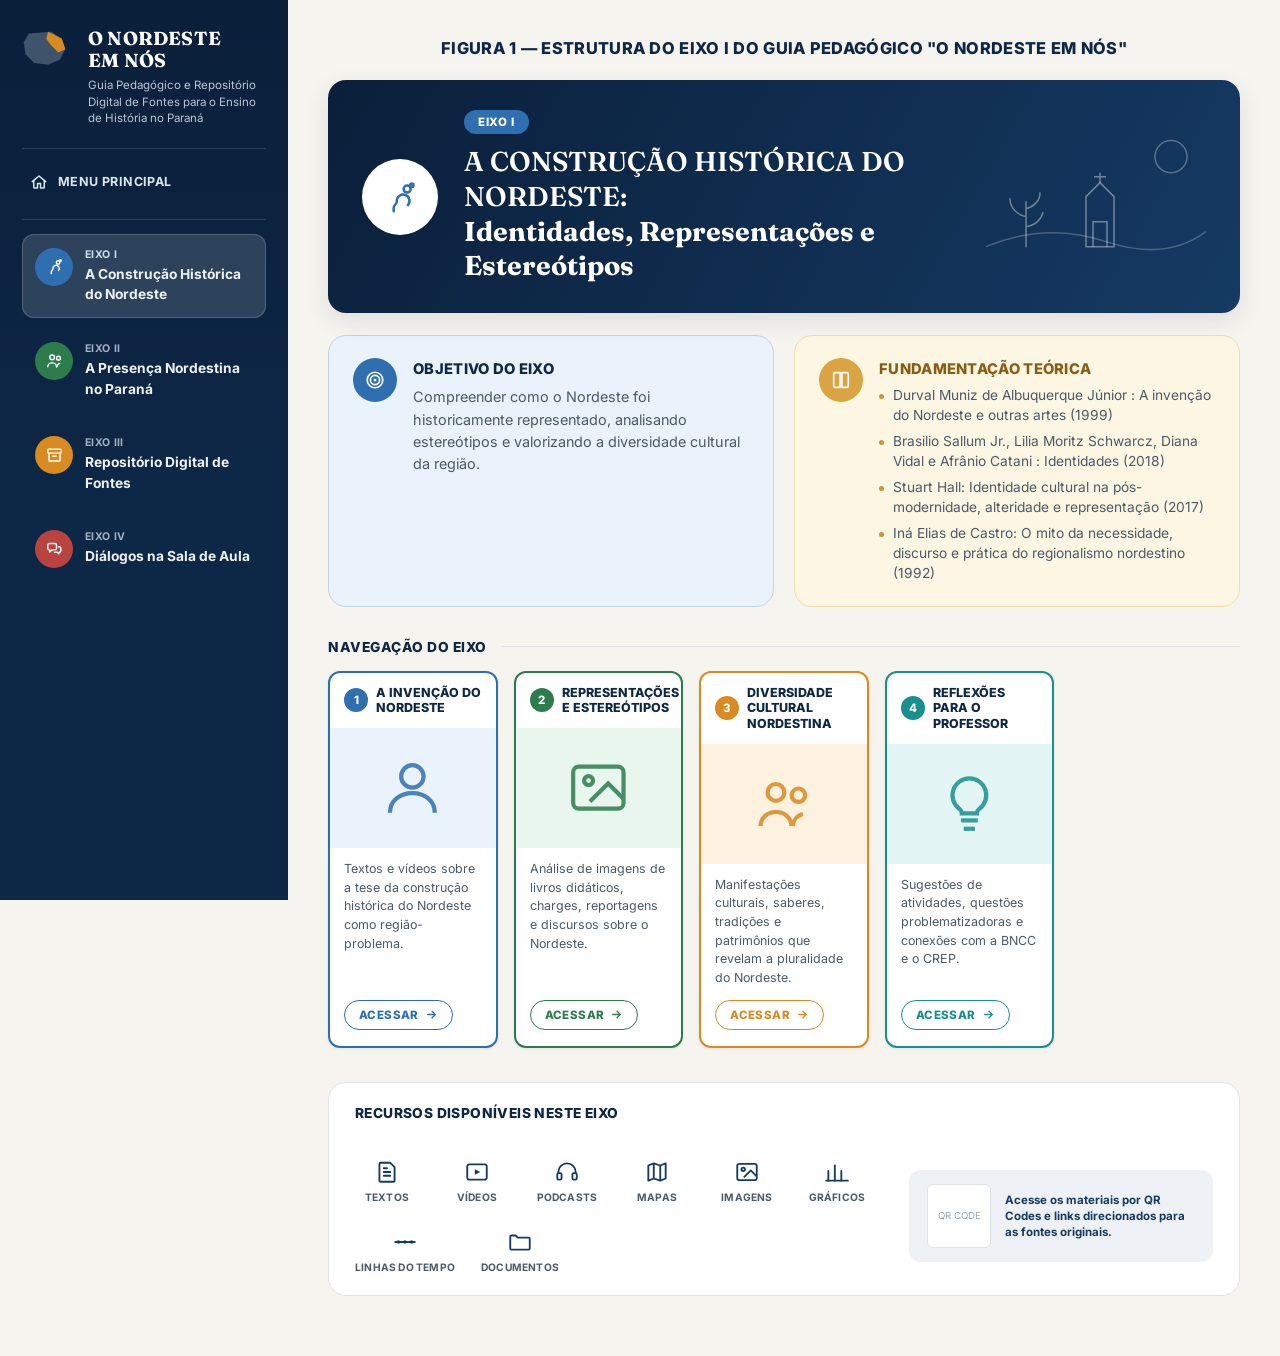
==== eixo1.html @ 3d054d44 "dg" ====
<!DOCTYPE html>
<html lang="pt-BR">
<head>
<meta charset="UTF-8">
<meta name="viewport" content="width=device-width, initial-scale=1.0">
<title>Eixo I — A Construção Histórica do Nordeste | O Nordeste em Nós</title>
<link rel="preconnect" href="https://fonts.googleapis.com">
<link href="https://fonts.googleapis.com/css2?family=Fraunces:wght@500;600;700&family=Inter:wght@400;500;600;700;800&display=swap" rel="stylesheet">
<link rel="stylesheet" href="styles.css">
<style>:root{--axis-color:var(--eixo1);--axis-bg:var(--eixo1-bg);}</style>
</head>
<body>

<button class="sidebar-toggle" aria-label="Abrir menu de navegação" aria-expanded="false">
  <svg viewBox="0 0 24 24" fill="none" stroke="currentColor" stroke-width="2" stroke-linecap="round"><path d="M4 6h16"/><path d="M4 12h16"/><path d="M4 18h16"/></svg>
</button>
<div class="sidebar-backdrop"></div>

<div class="app">
  <aside class="sidebar">
    <div class="brand">
      <svg class="brand-map" viewBox="0 0 60 46" xmlns="http://www.w3.org/2000/svg" aria-hidden="true">
        <path d="M8 4 L34 2 L46 10 L50 22 L44 34 L30 40 L14 38 L4 28 L2 14 Z" fill="#8ea0b3" opacity="0.4"/>
        <path d="M30 2 L46 10 L50 22 L42 26 L34 18 L28 10 Z" fill="#d98a20"/>
      </svg>
      <div>
        <h1>O NORDESTE<br>EM NÓS</h1>
        <p>Guia Pedagógico e Repositório Digital de Fontes para o Ensino de História no Paraná</p>
      </div>
    </div>
    <hr>
    <a class="menu-link" href="index.html">
      <svg viewBox="0 0 24 24" fill="none" stroke="currentColor" stroke-width="2" stroke-linecap="round" stroke-linejoin="round"><path d="M3 11.5 12 4l9 7.5"/><path d="M5 10v9a1 1 0 0 0 1 1h4v-6h4v6h4a1 1 0 0 0 1-1v-9"/></svg>
      MENU PRINCIPAL
    </a>
    <hr>
    <nav class="axis-nav" aria-label="Eixos do guia">
      <a class="axis-link is-active" data-axis="1" href="eixo1.html" aria-current="page">
        <span class="axis-icon"><svg viewBox="0 0 24 24" fill="none" stroke="currentColor" stroke-width="1.8" stroke-linecap="round" stroke-linejoin="round"><path d="M8 21v-2a3 3 0 0 1 1-2.2c.6-.6 1-1.4 1-2.3a4 4 0 1 1 7 2.6"/><circle cx="16.5" cy="7" r="2.2"/><circle cx="19.5" cy="4.5" r="1"/></svg></span>
        <span><span class="axis-label">EIXO I</span><span class="axis-title">A Construção Histórica do Nordeste</span></span>
      </a>
      <a class="axis-link" data-axis="2" href="eixo2.html">
        <span class="axis-icon"><svg viewBox="0 0 24 24" fill="none" stroke="currentColor" stroke-width="1.8" stroke-linecap="round" stroke-linejoin="round"><circle cx="9" cy="8" r="3"/><path d="M3.5 20c0-3 2.5-5 5.5-5s5.5 2 5.5 5"/><circle cx="17" cy="9" r="2.4"/><path d="M15 20c.2-2.2 1.7-3.8 3.6-4.3"/></svg></span>
        <span><span class="axis-label">EIXO II</span><span class="axis-title">A Presença Nordestina no Paraná</span></span>
      </a>
      <a class="axis-link" data-axis="3" href="eixo3.html">
        <span class="axis-icon"><svg viewBox="0 0 24 24" fill="none" stroke="currentColor" stroke-width="1.8" stroke-linecap="round" stroke-linejoin="round"><rect x="3.5" y="4" width="17" height="5" rx="1"/><path d="M5 9v9a1 1 0 0 0 1 1h12a1 1 0 0 0 1-1V9"/><path d="M10 13h4"/></svg></span>
        <span><span class="axis-label">EIXO III</span><span class="axis-title">Repositório Digital de Fontes</span></span>
      </a>
      <a class="axis-link" data-axis="4" href="eixo4.html">
        <span class="axis-icon"><svg viewBox="0 0 24 24" fill="none" stroke="currentColor" stroke-width="1.8" stroke-linecap="round" stroke-linejoin="round"><path d="M3.5 6.5A2 2 0 0 1 5.5 4.5h7A2 2 0 0 1 14.5 6.5v4A2 2 0 0 1 12.5 12.5H9l-3 2.5v-2.5h-.5A2 2 0 0 1 3.5 10.5z"/><path d="M17 8.5h1a2 2 0 0 1 2 2v3a2 2 0 0 1-2 2h-.5v2l-2.3-2H12"/></svg></span>
        <span><span class="axis-label">EIXO IV</span><span class="axis-title">Diálogos na Sala de Aula</span></span>
      </a>
    </nav>
  </aside>

  <main class="main">
    <p class="page-kicker">FIGURA 1 — ESTRUTURA DO EIXO I DO GUIA PEDAGÓGICO "O NORDESTE EM NÓS"</p>

    <section class="axis-hero">
      <div class="hero-emblem">
        <svg viewBox="0 0 24 24" fill="none" stroke="var(--eixo1)" stroke-width="1.6" stroke-linecap="round" stroke-linejoin="round" style="width:38px;height:38px;"><path d="M8 21v-2a3 3 0 0 1 1-2.2c.6-.6 1-1.4 1-2.3a4 4 0 1 1 7 2.6"/><circle cx="16.5" cy="7" r="2.2"/><circle cx="19.5" cy="4.5" r="1"/></svg>
      </div>
      <div class="hero-text">
        <span class="badge">EIXO I</span>
        <h2>A CONSTRUÇÃO HISTÓRICA DO NORDESTE:<br><strong>Identidades, Representações e Estereótipos</strong></h2>
      </div>
      <div class="hero-art" aria-hidden="true">
        <svg viewBox="0 0 220 140" fill="none" xmlns="http://www.w3.org/2000/svg">
          <circle cx="185" cy="30" r="16" stroke="#ffffff55" stroke-width="1.5"/>
          <path d="M0 120 Q60 95 120 115 T220 105" stroke="#ffffff40" stroke-width="1.5"/>
          <path d="M40 120v-45M40 90c-10-2-16-10-16-18M40 82c8-2 14-8 14-16M40 100c9-1 15-7 17-14" stroke="#ffffff70" stroke-width="1.5" stroke-linecap="round"/>
          <path d="M100 120V70l14-14 14 14v50z" stroke="#ffffff70" stroke-width="1.5"/>
          <path d="M107 120V95h14v25" stroke="#ffffff70" stroke-width="1.5"/>
          <path d="M114 56v-10M108 50h12" stroke="#ffffff70" stroke-width="1.5"/>
        </svg>
      </div>
    </section>

    <div class="info-grid">
      <div class="info-box objetivo">
        <span class="info-box-icon"><svg viewBox="0 0 24 24" fill="none" stroke="currentColor" stroke-width="1.8"><circle cx="12" cy="12" r="8.5"/><circle cx="12" cy="12" r="5"/><circle cx="12" cy="12" r="1.5" fill="currentColor" stroke="none"/></svg></span>
        <div>
          <h3>OBJETIVO DO EIXO</h3>
          <p>Compreender como o Nordeste foi historicamente representado, analisando estereótipos e valorizando a diversidade cultural da região.</p>
        </div>
      </div>
      <div class="info-box fundamentacao">
        <span class="info-box-icon"><svg viewBox="0 0 24 24" fill="none" stroke="currentColor" stroke-width="1.8" stroke-linecap="round" stroke-linejoin="round"><path d="M4 5.5A1.5 1.5 0 0 1 5.5 4H11v16H5.5A1.5 1.5 0 0 1 4 18.5z"/><path d="M20 5.5A1.5 1.5 0 0 0 18.5 4H13v16h5.5a1.5 1.5 0 0 0 1.5-1.5z"/></svg></span>
        <div>
          <h3>FUNDAMENTAÇÃO TEÓRICA</h3>
          <ul>
            <li>Durval Muniz de Albuquerque Júnior : A invenção do Nordeste e outras artes (1999)</li>
            <li>Brasilio Sallum Jr., Lilia Moritz Schwarcz, Diana Vidal e Afrânio Catani : Identidades (2018)</li>
            <li>Stuart Hall: Identidade cultural na pós-modernidade, alteridade e representação (2017)</li>
            <li>Iná Elias de Castro: O mito da necessidade, discurso e prática do regionalismo nordestino (1992)</li>
          </ul>
        </div>
      </div>
    </div>

    <div class="section-heading">
      <h3>NAVEGAÇÃO DO EIXO</h3>
      <div class="rule"></div>
    </div>

    <div class="card-grid">
      <article class="nav-card" style="--card-color:var(--eixo1); --card-bg:var(--eixo1-bg);">
        <div class="nav-card-head">
          <span class="nav-card-num">1</span>
          <h4>A INVENÇÃO DO NORDESTE</h4>
        </div>
        <div class="nav-card-media">
          <svg viewBox="0 0 24 24" fill="none" stroke="currentColor" stroke-width="1.5"><circle cx="12" cy="8" r="4"/><path d="M4 21c0-4.4 3.6-7 8-7s8 2.6 8 7"/></svg>
        </div>
        <div class="nav-card-body">
          <p>Textos e vídeos sobre a tese da construção histórica do Nordeste como região-problema.</p>
          <a class="btn-acessar" href="AInvencaodoNordeste(parte do Livro)1999.PDF">ACESSAR <svg viewBox="0 0 24 24" fill="none" stroke="currentColor" stroke-width="2.4" stroke-linecap="round" stroke-linejoin="round"><path d="M5 12h13"/><path d="M13 6l6 6-6 6"/></svg></a>
        </div>
      </article>

      <article class="nav-card" style="--card-color:var(--eixo2); --card-bg:var(--eixo2-bg);">
        <div class="nav-card-head">
          <span class="nav-card-num" style="background:var(--eixo2);">2</span>
          <h4>REPRESENTAÇÕES E ESTEREÓTIPOS</h4>
        </div>
        <div class="nav-card-media" style="background:var(--eixo2-bg);">
          <svg viewBox="0 0 24 24" fill="none" stroke="currentColor" stroke-width="1.5" style="color:var(--eixo2);"><rect x="3" y="4.5" width="18" height="15" rx="2"/><circle cx="8.5" cy="9.5" r="1.6"/><path d="M21 16l-5.5-5.5L9 17"/></svg>
        </div>
        <div class="nav-card-body">
          <p>Análise de imagens de livros didáticos, charges, reportagens e discursos sobre o Nordeste.</p>
          <a class="btn-acessar" href="#" style="border-color:var(--eixo2);color:var(--eixo2);">ACESSAR <svg viewBox="0 0 24 24" fill="none" stroke="currentColor" stroke-width="2.4" stroke-linecap="round" stroke-linejoin="round"><path d="M5 12h13"/><path d="M13 6l6 6-6 6"/></svg></a>
        </div>
      </article>

      <article class="nav-card" style="--card-color:var(--eixo3); --card-bg:var(--eixo3-bg);">
        <div class="nav-card-head">
          <span class="nav-card-num" style="background:var(--eixo3);">3</span>
          <h4>DIVERSIDADE CULTURAL NORDESTINA</h4>
        </div>
        <div class="nav-card-media" style="background:var(--eixo3-bg);">
          <svg viewBox="0 0 24 24" fill="none" stroke="currentColor" stroke-width="1.5" style="color:var(--eixo3);"><circle cx="9" cy="8" r="3"/><path d="M3.5 20c0-3 2.5-5 5.5-5s5.5 2 5.5 5"/><circle cx="17" cy="9" r="2.4"/><path d="M15 20c.2-2.2 1.7-3.8 3.6-4.3"/></svg>
        </div>
        <div class="nav-card-body">
          <p>Manifestações culturais, saberes, tradições e patrimônios que revelam a pluralidade do Nordeste.</p>
          <a class="btn-acessar" href="https://www.youtube.com/watch?v=1WIWe0EsCIk&t=188s" style="border-color:var(--eixo3);color:var(--eixo3);">ACESSAR <svg viewBox="0 0 24 24" fill="none" stroke="currentColor" stroke-width="2.4" stroke-linecap="round" stroke-linejoin="round"><path d="M5 12h13"/><path d="M13 6l6 6-6 6"/></svg></a>
        </div>
      </article>

      <article class="nav-card" style="--card-color:#1a8f8f; --card-bg:#e4f5f5;">
        <div class="nav-card-head">
          <span class="nav-card-num" style="background:#1a8f8f;">4</span>
          <h4>REFLEXÕES PARA O PROFESSOR</h4>
        </div>
        <div class="nav-card-media" style="background:#e4f5f5;">
          <svg viewBox="0 0 24 24" fill="none" stroke="currentColor" stroke-width="1.5" style="color:#1a8f8f;"><path d="M9 18h6"/><path d="M10 21h4"/><path d="M12 3a6 6 0 0 0-3.5 10.9c.5.4.8 1 .8 1.6h5.4c0-.6.3-1.2.8-1.6A6 6 0 0 0 12 3z"/></svg>
        </div>
        <div class="nav-card-body">
          <p>Sugestões de atividades, questões problematizadoras e conexões com a BNCC e o CREP.</p>
          <a class="btn-acessar" href="Atividade_Leitura_Imagem_BNCC_Nordeste_no_Parana.pdf" style="border-color:#1a8f8f;color:#1a8f8f;">ACESSAR <svg viewBox="0 0 24 24" fill="none" stroke="currentColor" stroke-width="2.4" stroke-linecap="round" stroke-linejoin="round"><path d="M5 12h13"/><path d="M13 6l6 6-6 6"/></svg></a>
        </div>
      </article>
    </div>

    <div class="resources-bar">
      <h3>RECURSOS DISPONÍVEIS NESTE EIXO</h3>
      <div class="resources-icons">
        <div class="resource-item"><svg viewBox="0 0 24 24" fill="none" stroke="currentColor" stroke-width="1.7" stroke-linecap="round" stroke-linejoin="round"><path d="M6 3.5h9l4 4V20a1 1 0 0 1-1 1H6a1 1 0 0 1-1-1V4.5a1 1 0 0 1 1-1z"/><path d="M9 12h6M9 15.5h6M9 8.5h3"/></svg><span>TEXTOS</span></div>
        <div class="resource-item"><svg viewBox="0 0 24 24" fill="none" stroke="currentColor" stroke-width="1.7"><rect x="3" y="5" width="18" height="14" rx="2"/><path d="M10 9.5l5 2.5-5 2.5z" fill="currentColor" stroke="none"/></svg><span>VÍDEOS</span></div>
        <div class="resource-item"><svg viewBox="0 0 24 24" fill="none" stroke="currentColor" stroke-width="1.7" stroke-linecap="round"><path d="M4 13v-1a8 8 0 0 1 16 0v1"/><rect x="3" y="13" width="4" height="6" rx="1.2"/><rect x="17" y="13" width="4" height="6" rx="1.2"/></svg><span>PODCASTS</span></div>
        <div class="resource-item"><svg viewBox="0 0 24 24" fill="none" stroke="currentColor" stroke-width="1.7" stroke-linejoin="round"><path d="M9 4 4 6v14l5-2 6 2 5-2V4l-5 2-6-2z"/><path d="M9 4v14M15 6v14"/></svg><span>MAPAS</span></div>
        <div class="resource-item"><svg viewBox="0 0 24 24" fill="none" stroke="currentColor" stroke-width="1.7" stroke-linejoin="round"><rect x="3" y="4.5" width="18" height="15" rx="2"/><circle cx="8.5" cy="9.5" r="1.6"/><path d="M21 16l-5.5-5.5L9 17"/></svg><span>IMAGENS</span></div>
        <div class="resource-item"><svg viewBox="0 0 24 24" fill="none" stroke="currentColor" stroke-width="1.7" stroke-linecap="round"><path d="M4 20V11"/><path d="M10 20V6"/><path d="M16 20v-9"/><path d="M2 20h20"/></svg><span>GRÁFICOS</span></div>
        <div class="resource-item"><svg viewBox="0 0 24 24" fill="none" stroke="currentColor" stroke-width="1.7" stroke-linecap="round"><path d="M3 12h18"/><circle cx="6" cy="12" r="1.6" fill="currentColor" stroke="none"/><circle cx="12" cy="12" r="1.6" fill="currentColor" stroke="none"/><circle cx="18" cy="12" r="1.6" fill="currentColor" stroke="none"/></svg><span>LINHAS DO TEMPO</span></div>
        <div class="resource-item"><svg viewBox="0 0 24 24" fill="none" stroke="currentColor" stroke-width="1.7" stroke-linejoin="round"><path d="M3 7a1 1 0 0 1 1-1h4l2 2h10a1 1 0 0 1 1 1v9a1 1 0 0 1-1 1H4a1 1 0 0 1-1-1z"/></svg><span>DOCUMENTOS</span></div>
      </div>
      <div class="qr-box">
        <div class="qr-placeholder" role="img" aria-label="Espaço reservado para o QR Code deste eixo" style="display:flex;align-items:center;justify-content:center;font-size:.6rem;color:#9aa5b0;text-align:center;">QR CODE</div>
        <p>Acesse os materiais por QR Codes e links direcionados para as fontes originais.</p>
      </div>
    </div>
  </main>
</div>

<script src="script.js"></script>
</body>
</html>
---- styles.css ----
/* =========================================================
   O NORDESTE EM NÓS — Guia Pedagógico
   Design tokens
   ========================================================= */
:root{
  --navy-950:#0a1f3a;
  --navy-900:#0d2847;
  --navy-800:#153a63;
  --navy-700:#1d4d7d;
  --paper:#f6f4ef;
  --paper-2:#ffffff;
  --ink:#132433;
  --ink-soft:#4a5a68;
  --line:#dfe2e6;

  --eixo1:#2f6fb0;   /* azul  - construção histórica */
  --eixo1-bg:#eaf2fb;
  --eixo2:#2d7d4c;   /* verde - presença nordestina */
  --eixo2-bg:#e9f6ee;
  --eixo3:#d98a20;   /* âmbar - repositório digital */
  --eixo3-bg:#fdf1df;
  --eixo4:#b8433f;   /* terracota - diálogos em sala */
  --eixo4-bg:#fbeae9;

  --fund-bg:#fdf6e3;
  --fund-line:#f0dfa8;

  --radius-lg:18px;
  --radius-md:12px;
  --radius-sm:8px;
  --shadow-sm:0 1px 3px rgba(10,31,58,.08);
  --shadow-md:0 8px 24px rgba(10,31,58,.10);

  --font-display:'Fraunces', 'Georgia', serif;
  --font-sans:'Inter', system-ui, sans-serif;

  --sidebar-w:288px;
}

*,*::before,*::after{box-sizing:border-box;}
html{scroll-behavior:smooth;}
body{
  margin:0;
  font-family:var(--font-sans);
  color:var(--ink);
  background:var(--paper);
  -webkit-font-smoothing:antialiased;
}
img{max-width:100%;display:block;}
a{color:inherit;text-decoration:none;}
button{font:inherit;cursor:pointer;}
ul{margin:0;padding:0;list-style:none;}

.visually-hidden{
  position:absolute!important;width:1px;height:1px;overflow:hidden;
  clip:rect(0 0 0 0);white-space:nowrap;
}

/* focus visibility */
a:focus-visible, button:focus-visible{
  outline:3px solid #ffd166;
  outline-offset:2px;
  border-radius:4px;
}

/* =========================================================
   LAYOUT SHELL
   ========================================================= */
.app{
  display:flex;
  min-height:100vh;
}

/* ---------- SIDEBAR ---------- */
.sidebar{
  width:var(--sidebar-w);
  flex-shrink:0;
  background:linear-gradient(180deg,var(--navy-950),var(--navy-900) 60%);
  color:#fff;
  padding:28px 22px 26px;
  position:fixed;
  top:0;left:0;bottom:0;
  overflow-y:auto;
  z-index:40;
  transition:transform .25s ease;
}
.brand{
  display:flex;
  gap:14px;
  align-items:flex-start;
  margin-bottom:22px;
}
.brand-map{
  width:52px;height:40px;flex-shrink:0;margin-top:2px;
}
.brand h1{
  font-family:var(--font-display);
  font-size:1.18rem;
  line-height:1.15;
  margin:0 0 6px;
  letter-spacing:.2px;
}
.brand p{
  margin:0;
  font-size:.72rem;
  line-height:1.4;
  color:#b9c6d6;
}
.sidebar hr{
  border:none;
  border-top:1px solid rgba(255,255,255,.14);
  margin:18px 0 14px;
}
.menu-link{
  display:flex;
  align-items:center;
  gap:10px;
  padding:10px 8px;
  font-size:.78rem;
  font-weight:700;
  letter-spacing:.4px;
  color:#dbe6f2;
  border-radius:var(--radius-sm);
  margin-bottom:6px;
}
.menu-link:hover{background:rgba(255,255,255,.06);}
.menu-link svg{width:18px;height:18px;flex-shrink:0;}

.axis-nav{
  display:flex;
  flex-direction:column;
  gap:10px;
  margin-top:6px;
}
.axis-link{
  display:flex;
  align-items:flex-start;
  gap:12px;
  padding:13px 12px;
  border-radius:var(--radius-md);
  border:1px solid transparent;
  transition:background .15s ease, border-color .15s ease;
}
.axis-link:hover{background:rgba(255,255,255,.06);}
.axis-icon{
  width:38px;height:38px;
  border-radius:50%;
  flex-shrink:0;
  display:flex;align-items:center;justify-content:center;
  background:rgba(255,255,255,.10);
}
.axis-icon svg{width:19px;height:19px;}
.axis-label{
  font-size:.66rem;
  font-weight:700;
  letter-spacing:.3px;
  color:#9fb2c6;
  display:block;
  margin-bottom:2px;
}
.axis-title{
  font-size:.86rem;
  font-weight:700;
  line-height:1.28;
  color:#eef3f8;
}
.axis-link.is-active{
  background:rgba(255,255,255,.14);
  border-color:rgba(255,255,255,.18);
}
.axis-link.is-active .axis-label{color:#cfe0f2;}
.axis-link[data-axis="1"] .axis-icon{background:var(--eixo1);}
.axis-link[data-axis="2"] .axis-icon{background:var(--eixo2);}
.axis-link[data-axis="3"] .axis-icon{background:var(--eixo3);}
.axis-link[data-axis="4"] .axis-icon{background:var(--eixo4);}

.sidebar-toggle{
  display:none;
  position:fixed;
  top:14px;left:14px;
  z-index:60;
  width:42px;height:42px;
  border-radius:50%;
  border:none;
  background:var(--navy-900);
  color:#fff;
  align-items:center;justify-content:center;
  box-shadow:var(--shadow-md);
}
.sidebar-toggle svg{width:20px;height:20px;}
.sidebar-backdrop{
  display:none;
  position:fixed;inset:0;
  background:rgba(10,20,35,.45);
  z-index:35;
}

/* ---------- MAIN ---------- */
.main{
  margin-left:var(--sidebar-w);
  flex:1;
  min-width:0;
  padding:34px 40px 60px;
  max-width:1440px;
}
.page-kicker{
  font-family:var(--font-sans);
  font-weight:800;
  font-size:1.02rem;
  letter-spacing:.3px;
  text-align:center;
  color:var(--navy-900);
  margin:4px 0 22px;
}

/* =========================================================
   HERO BANNER (per-axis)
   ========================================================= */
.axis-hero{
  border-radius:var(--radius-lg);
  background:linear-gradient(120deg,var(--navy-950) 0%, var(--navy-800) 100%);
  color:#fff;
  padding:30px 34px;
  display:grid;
  grid-template-columns:auto 1fr auto;
  align-items:center;
  gap:26px;
  overflow:hidden;
  position:relative;
  box-shadow:var(--shadow-md);
}
.hero-emblem{
  width:76px;height:76px;
  border-radius:50%;
  background:#fff;
  display:flex;align-items:center;justify-content:center;
  flex-shrink:0;
}
.hero-emblem svg{width:38px;height:38px;}
.hero-text .badge{
  display:inline-block;
  background:var(--axis-color, var(--eixo1));
  color:#fff;
  font-size:.72rem;
  font-weight:800;
  letter-spacing:.6px;
  padding:5px 14px;
  border-radius:999px;
  margin-bottom:10px;
}
.hero-text h2{
  font-family:var(--font-display);
  font-size:1.7rem;
  line-height:1.28;
  margin:0;
  font-weight:600;
}
.hero-text h2 strong{
  display:block;
  font-weight:700;
}
.hero-art{
  width:220px;
  align-self:stretch;
  opacity:.9;
}
.hero-art svg{width:100%;height:100%;}

/* =========================================================
   INFO BOXES (objetivo / fundamentação)
   ========================================================= */
.info-grid{
  display:grid;
  grid-template-columns:1fr 1fr;
  gap:20px;
  margin:22px 0;
}
.info-box{
  border-radius:var(--radius-lg);
  padding:22px 24px;
  border:1px solid var(--line);
  display:flex;
  gap:16px;
}
.info-box.objetivo{
  background:var(--axis-bg,var(--eixo1-bg));
  border-color:color-mix(in srgb, var(--axis-color,var(--eixo1)) 30%, white);
}
.info-box.fundamentacao{
  background:var(--fund-bg);
  border-color:var(--fund-line);
}
.info-box-icon{
  width:44px;height:44px;
  border-radius:50%;
  flex-shrink:0;
  display:flex;align-items:center;justify-content:center;
  color:#fff;
}
.info-box.objetivo .info-box-icon{background:var(--axis-color,var(--eixo1));}
.info-box.fundamentacao .info-box-icon{background:#d9a441;}
.info-box-icon svg{width:22px;height:22px;}
.info-box h3{
  margin:2px 0 8px;
  font-size:.92rem;
  font-weight:800;
  letter-spacing:.3px;
  color:var(--navy-900);
}
.info-box.fundamentacao h3{color:#8a5b12;}
.info-box p{
  margin:0;
  font-size:.9rem;
  line-height:1.55;
  color:var(--ink-soft);
}
.info-box ul{
  display:flex;
  flex-direction:column;
  gap:6px;
}
.info-box ul li{
  font-size:.86rem;
  line-height:1.45;
  color:var(--ink-soft);
  padding-left:14px;
  position:relative;
}
.info-box ul li::before{
  content:"";
  position:absolute;left:0;top:.55em;
  width:5px;height:5px;border-radius:50%;
  background:#c9962f;
}
.provisional-tag{
  display:inline-block;
  margin-top:10px;
  font-size:.7rem;
  font-weight:700;
  letter-spacing:.3px;
  color:#8a5b12;
  background:#fff3d1;
  border:1px dashed #e2bb63;
  padding:3px 9px;
  border-radius:999px;
}

/* =========================================================
   NAVEGAÇÃO DO EIXO — cards
   ========================================================= */
.section-heading{
  display:flex;
  align-items:center;
  gap:14px;
  margin:32px 0 16px;
}
.section-heading h3{
  font-size:.86rem;
  font-weight:800;
  letter-spacing:.5px;
  color:var(--navy-900);
  white-space:nowrap;
  margin:0;
}
.section-heading .rule{
  height:1px;
  flex:1;
  background:var(--line);
}

.card-grid{
  display:grid;
  grid-template-columns:repeat(5,1fr);
  gap:16px;
}
.nav-card{
  background:var(--paper-2);
  border:2px solid var(--card-color,var(--eixo1));
  border-radius:var(--radius-md);
  overflow:hidden;
  display:flex;
  flex-direction:column;
  box-shadow:var(--shadow-sm);
}
.nav-card-head{
  display:flex;
  align-items:center;
  gap:8px;
  padding:12px 14px;
}
.nav-card-num{
  width:24px;height:24px;
  border-radius:50%;
  background:var(--card-color,var(--eixo1));
  color:#fff;
  font-size:.72rem;
  font-weight:800;
  display:flex;align-items:center;justify-content:center;
  flex-shrink:0;
}
.nav-card-head h4{
  margin:0;
  font-size:.78rem;
  font-weight:800;
  line-height:1.25;
  color:var(--navy-900);
}
.nav-card-media{
  height:120px;
  background:var(--card-bg,var(--eixo1-bg));
  display:flex;
  align-items:center;
  justify-content:center;
}
.nav-card-media svg{width:56%;height:56%;color:var(--card-color,var(--eixo1));opacity:.85;}
.nav-card-body{
  padding:12px 14px 16px;
  display:flex;
  flex-direction:column;
  gap:12px;
  flex:1;
}
.nav-card-body p{
  margin:0;
  font-size:.78rem;
  line-height:1.5;
  color:var(--ink-soft);
  flex:1;
}
.btn-acessar{
  align-self:flex-start;
  display:inline-flex;
  align-items:center;
  gap:6px;
  border:1.5px solid var(--card-color,var(--eixo1));
  color:var(--card-color,var(--eixo1));
  background:transparent;
  font-size:.72rem;
  font-weight:800;
  letter-spacing:.4px;
  padding:7px 14px;
  border-radius:999px;
  transition:background .15s ease, color .15s ease;
}
.btn-acessar:hover{background:var(--card-color,var(--eixo1));color:#fff;}
.btn-acessar svg{width:13px;height:13px;}

/* =========================================================
   RECURSOS / FOOTER BAR
   ========================================================= */
.resources-bar{
  margin-top:34px;
  background:var(--paper-2);
  border:1px solid var(--line);
  border-radius:var(--radius-lg);
  padding:22px 26px;
  display:grid;
  grid-template-columns:1fr auto;
  gap:24px;
  align-items:center;
}
.resources-bar h3{
  grid-column:1/-1;
  margin:0 0 14px;
  font-size:.86rem;
  font-weight:800;
  letter-spacing:.4px;
  color:var(--navy-900);
}
.resources-icons{
  display:flex;
  flex-wrap:wrap;
  gap:26px;
}
.resource-item{
  display:flex;
  flex-direction:column;
  align-items:center;
  gap:6px;
  color:var(--navy-800);
  min-width:64px;
}
.resource-item svg{width:26px;height:26px;}
.resource-item span{
  font-size:.64rem;
  font-weight:700;
  letter-spacing:.2px;
  color:var(--ink-soft);
}
.qr-box{
  display:flex;
  align-items:center;
  gap:14px;
  background:#eef1f5;
  border-radius:var(--radius-md);
  padding:14px 18px;
}
.qr-box img, .qr-box .qr-placeholder{
  width:64px;height:64px;
  border-radius:6px;
  background:#fff;
  border:1px solid var(--line);
}
.qr-box p{
  margin:0;
  font-size:.72rem;
  font-weight:700;
  line-height:1.4;
  color:var(--navy-800);
  max-width:190px;
}

/* =========================================================
   HOME / MENU PRINCIPAL PAGE
   ========================================================= */
.home-hero{
  border-radius:var(--radius-lg);
  background:linear-gradient(120deg,var(--navy-950), var(--navy-800));
  color:#fff;
  padding:48px 40px;
  text-align:center;
  margin-bottom:8px;
}
.home-hero .eyebrow{
  font-size:.78rem;
  font-weight:800;
  letter-spacing:2px;
  color:#9fc3ea;
  margin-bottom:12px;
}
.home-hero h2{
  font-family:var(--font-display);
  font-size:2.3rem;
  margin:0 0 14px;
}
.home-hero p{
  max-width:620px;
  margin:0 auto;
  color:#cbdaea;
  font-size:.98rem;
  line-height:1.6;
}
.home-grid{
  display:grid;
  grid-template-columns:repeat(2,1fr);
  gap:22px;
  margin-top:34px;
}
.home-card{
  border-radius:var(--radius-lg);
  border:1px solid var(--line);
  background:var(--paper-2);
  padding:26px;
  display:flex;
  gap:18px;
  box-shadow:var(--shadow-sm);
  transition:transform .15s ease, box-shadow .15s ease;
}
.home-card:hover{transform:translateY(-3px);box-shadow:var(--shadow-md);}
.home-card .axis-icon{width:52px;height:52px;}
.home-card .axis-icon svg{width:26px;height:26px;}
.home-card-body span{
  font-size:.7rem;
  font-weight:800;
  letter-spacing:.4px;
  color:var(--ink-soft);
}
.home-card-body h3{
  margin:4px 0 8px;
  font-size:1.05rem;
  color:var(--navy-900);
}
.home-card-body p{
  margin:0;
  font-size:.85rem;
  line-height:1.5;
  color:var(--ink-soft);
}
.home-card[data-axis="1"]{border-top:4px solid var(--eixo1);}
.home-card[data-axis="2"]{border-top:4px solid var(--eixo2);}
.home-card[data-axis="3"]{border-top:4px solid var(--eixo3);}
.home-card[data-axis="4"]{border-top:4px solid var(--eixo4);}

/* =========================================================
   RESPONSIVE
   ========================================================= */
@media (max-width:1180px){
  .card-grid{grid-template-columns:repeat(3,1fr);}
  .info-grid{grid-template-columns:1fr;}
}
@media (max-width:980px){
  .sidebar-toggle{display:flex;}
  .sidebar{transform:translateX(-100%);}
  .sidebar.is-open{transform:translateX(0);}
  .sidebar-backdrop.is-open{display:block;}
  .main{margin-left:0;padding:80px 22px 50px;}
  .home-grid{grid-template-columns:1fr;}
  .axis-hero{grid-template-columns:auto 1fr;}
  .hero-art{display:none;}
}
@media (max-width:640px){
  .card-grid{grid-template-columns:repeat(2,1fr);}
  .resources-bar{grid-template-columns:1fr;}
}
@media (max-width:420px){
  .card-grid{grid-template-columns:1fr;}
  .axis-hero{grid-template-columns:1fr;text-align:center;}
  .hero-emblem{margin:0 auto;}
}

@media (prefers-reduced-motion:reduce){
  *{transition:none!important; scroll-behavior:auto!important;}
}
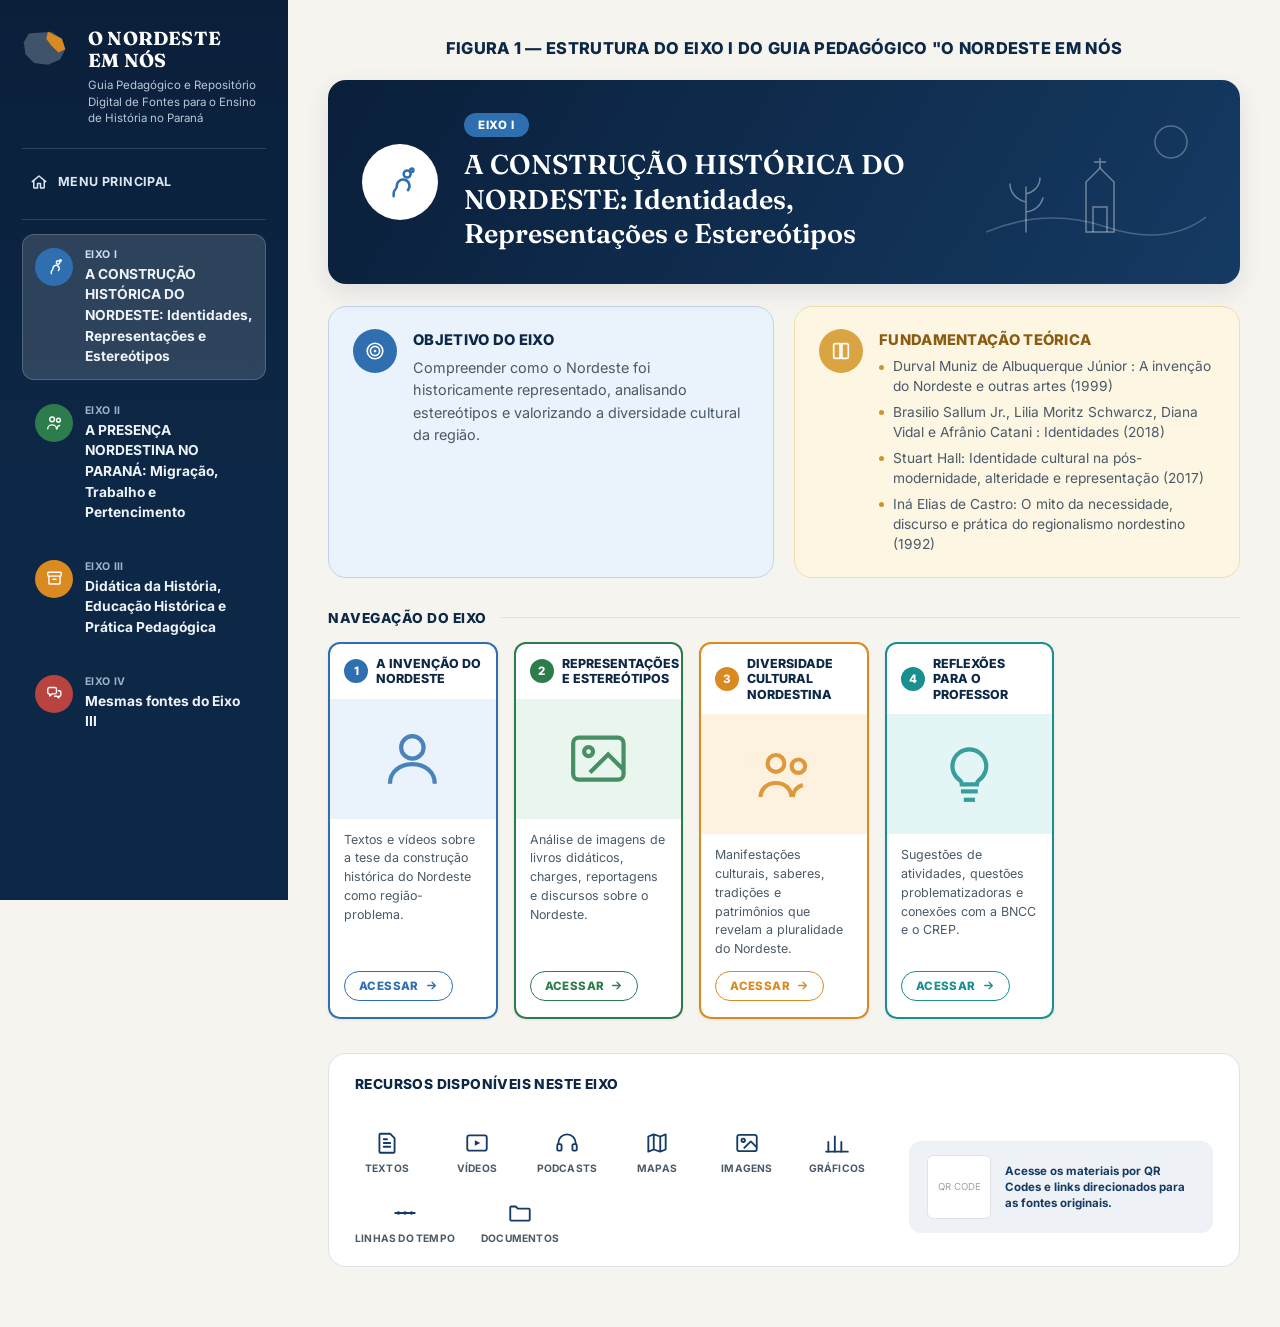
==== commit 5ad06406: "DSF" ====
--- a/eixo1.html
+++ b/eixo1.html
@@ -3,7 +3,8 @@
 <head>
 <meta charset="UTF-8">
 <meta name="viewport" content="width=device-width, initial-scale=1.0">
-<title>Eixo I — A Construção Histórica do Nordeste | O Nordeste em Nós</title>
+<title>Eixo I — A CONSTRUÇÃO HISTÓRICA DO NORDESTE:
+Identidades, Representações e Estereótipos | O Nordeste em Nós</title>
 <link rel="preconnect" href="https://fonts.googleapis.com">
 <link href="https://fonts.googleapis.com/css2?family=Fraunces:wght@500;600;700&family=Inter:wght@400;500;600;700;800&display=swap" rel="stylesheet">
 <link rel="stylesheet" href="styles.css">
@@ -37,25 +38,27 @@
     <nav class="axis-nav" aria-label="Eixos do guia">
       <a class="axis-link is-active" data-axis="1" href="eixo1.html" aria-current="page">
         <span class="axis-icon"><svg viewBox="0 0 24 24" fill="none" stroke="currentColor" stroke-width="1.8" stroke-linecap="round" stroke-linejoin="round"><path d="M8 21v-2a3 3 0 0 1 1-2.2c.6-.6 1-1.4 1-2.3a4 4 0 1 1 7 2.6"/><circle cx="16.5" cy="7" r="2.2"/><circle cx="19.5" cy="4.5" r="1"/></svg></span>
-        <span><span class="axis-label">EIXO I</span><span class="axis-title">A Construção Histórica do Nordeste</span></span>
+        <span><span class="axis-label">EIXO I</span><span class="axis-title">A CONSTRUÇÃO HISTÓRICA DO NORDESTE:
+Identidades, Representações e Estereótipos</span></span>
       </a>
       <a class="axis-link" data-axis="2" href="eixo2.html">
         <span class="axis-icon"><svg viewBox="0 0 24 24" fill="none" stroke="currentColor" stroke-width="1.8" stroke-linecap="round" stroke-linejoin="round"><circle cx="9" cy="8" r="3"/><path d="M3.5 20c0-3 2.5-5 5.5-5s5.5 2 5.5 5"/><circle cx="17" cy="9" r="2.4"/><path d="M15 20c.2-2.2 1.7-3.8 3.6-4.3"/></svg></span>
-        <span><span class="axis-label">EIXO II</span><span class="axis-title">A Presença Nordestina no Paraná</span></span>
+        <span><span class="axis-label">EIXO II</span><span class="axis-title">A PRESENÇA NORDESTINA NO PARANÁ:
+Migração, Trabalho e Pertencimento</span></span>
       </a>
       <a class="axis-link" data-axis="3" href="eixo3.html">
         <span class="axis-icon"><svg viewBox="0 0 24 24" fill="none" stroke="currentColor" stroke-width="1.8" stroke-linecap="round" stroke-linejoin="round"><rect x="3.5" y="4" width="17" height="5" rx="1"/><path d="M5 9v9a1 1 0 0 0 1 1h12a1 1 0 0 0 1-1V9"/><path d="M10 13h4"/></svg></span>
-        <span><span class="axis-label">EIXO III</span><span class="axis-title">Repositório Digital de Fontes</span></span>
+        <span><span class="axis-label">EIXO III</span><span class="axis-title">Didática da História, Educação Histórica e Prática Pedagógica</span></span>
       </a>
       <a class="axis-link" data-axis="4" href="eixo4.html">
         <span class="axis-icon"><svg viewBox="0 0 24 24" fill="none" stroke="currentColor" stroke-width="1.8" stroke-linecap="round" stroke-linejoin="round"><path d="M3.5 6.5A2 2 0 0 1 5.5 4.5h7A2 2 0 0 1 14.5 6.5v4A2 2 0 0 1 12.5 12.5H9l-3 2.5v-2.5h-.5A2 2 0 0 1 3.5 10.5z"/><path d="M17 8.5h1a2 2 0 0 1 2 2v3a2 2 0 0 1-2 2h-.5v2l-2.3-2H12"/></svg></span>
-        <span><span class="axis-label">EIXO IV</span><span class="axis-title">Diálogos na Sala de Aula</span></span>
+        <span><span class="axis-label">EIXO IV</span><span class="axis-title">Mesmas fontes do Eixo III</span></span>
       </a>
     </nav>
   </aside>
 
   <main class="main">
-    <p class="page-kicker">FIGURA 1 — ESTRUTURA DO EIXO I DO GUIA PEDAGÓGICO "O NORDESTE EM NÓS"</p>
+    <p class="page-kicker">FIGURA 1 — ESTRUTURA DO EIXO I DO GUIA PEDAGÓGICO "O NORDESTE EM NÓS</p>
 
     <section class="axis-hero">
       <div class="hero-emblem">
@@ -63,7 +66,8 @@
       </div>
       <div class="hero-text">
         <span class="badge">EIXO I</span>
-        <h2>A CONSTRUÇÃO HISTÓRICA DO NORDESTE:<br><strong>Identidades, Representações e Estereótipos</strong></h2>
+        <h2>A CONSTRUÇÃO HISTÓRICA DO NORDESTE:
+Identidades, Representações e Estereótipos</h2>
       </div>
       <div class="hero-art" aria-hidden="true">
         <svg viewBox="0 0 220 140" fill="none" xmlns="http://www.w3.org/2000/svg">
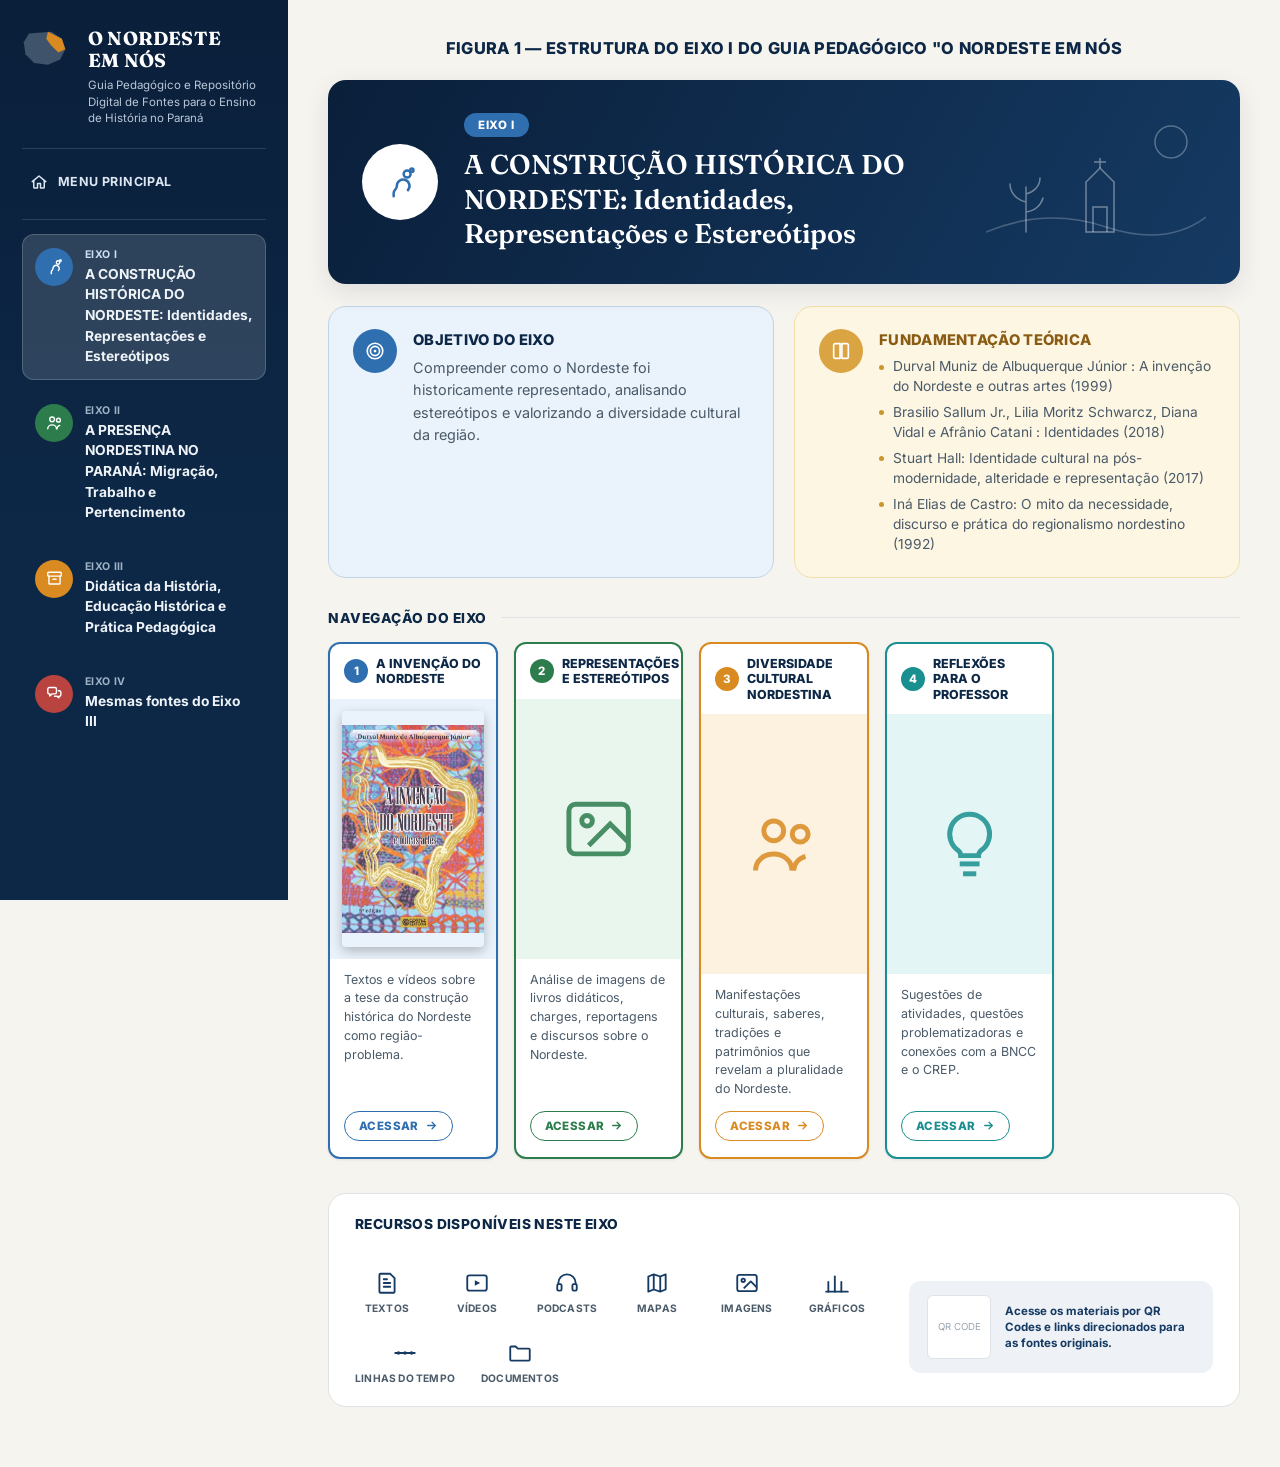
==== commit f048902f: "nb" ====
--- a/eixo1.html
+++ b/eixo1.html
@@ -115,7 +115,7 @@
           <h4>A INVENÇÃO DO NORDESTE</h4>
         </div>
         <div class="nav-card-media">
-          <svg viewBox="0 0 24 24" fill="none" stroke="currentColor" stroke-width="1.5"><circle cx="12" cy="8" r="4"/><path d="M4 21c0-4.4 3.6-7 8-7s8 2.6 8 7"/></svg>
+          <img src="imagens/capa_invencao_do_nordeste.jpeg" alt="Capa do livro A Invenção do Nordeste" loading="lazy">
         </div>
         <div class="nav-card-body">
           <p>Textos e vídeos sobre a tese da construção histórica do Nordeste como região-problema.</p>
@@ -133,7 +133,7 @@
         </div>
         <div class="nav-card-body">
           <p>Análise de imagens de livros didáticos, charges, reportagens e discursos sobre o Nordeste.</p>
-          <a class="btn-acessar" href="#" style="border-color:var(--eixo2);color:var(--eixo2);">ACESSAR <svg viewBox="0 0 24 24" fill="none" stroke="currentColor" stroke-width="2.4" stroke-linecap="round" stroke-linejoin="round"><path d="M5 12h13"/><path d="M13 6l6 6-6 6"/></svg></a>
+          <a class="btn-acessar" href="O_Nordeste_em_Nos_Glossario_ILUSTRADO.pdf" style="border-color:var(--eixo2);color:var(--eixo2);">ACESSAR <svg viewBox="0 0 24 24" fill="none" stroke="currentColor" stroke-width="2.4" stroke-linecap="round" stroke-linejoin="round"><path d="M5 12h13"/><path d="M13 6l6 6-6 6"/></svg></a>
         </div>
       </article>
 
--- a/styles.css
+++ b/styles.css
@@ -406,12 +406,25 @@
   color:var(--navy-900);
 }
 .nav-card-media{
-  height:120px;
+  height:260px;
   background:var(--card-bg,var(--eixo1-bg));
   display:flex;
   align-items:center;
   justify-content:center;
-}
+  padding: 12px;
+  overflow: hidden;
+}
+
+.nav-card-media img {
+  height: 100%;
+  width: auto;
+  max-width: 100%;
+  object-fit: contain;
+  display: block;
+  border-radius: 4px;
+  box-shadow: 0 4px 12px rgba(0, 0, 0, 0.25);  /* dá efeito de livro "em destaque" */
+}
+
 .nav-card-media svg{width:56%;height:56%;color:var(--card-color,var(--eixo1));opacity:.85;}
 .nav-card-body{
   padding:12px 14px 16px;
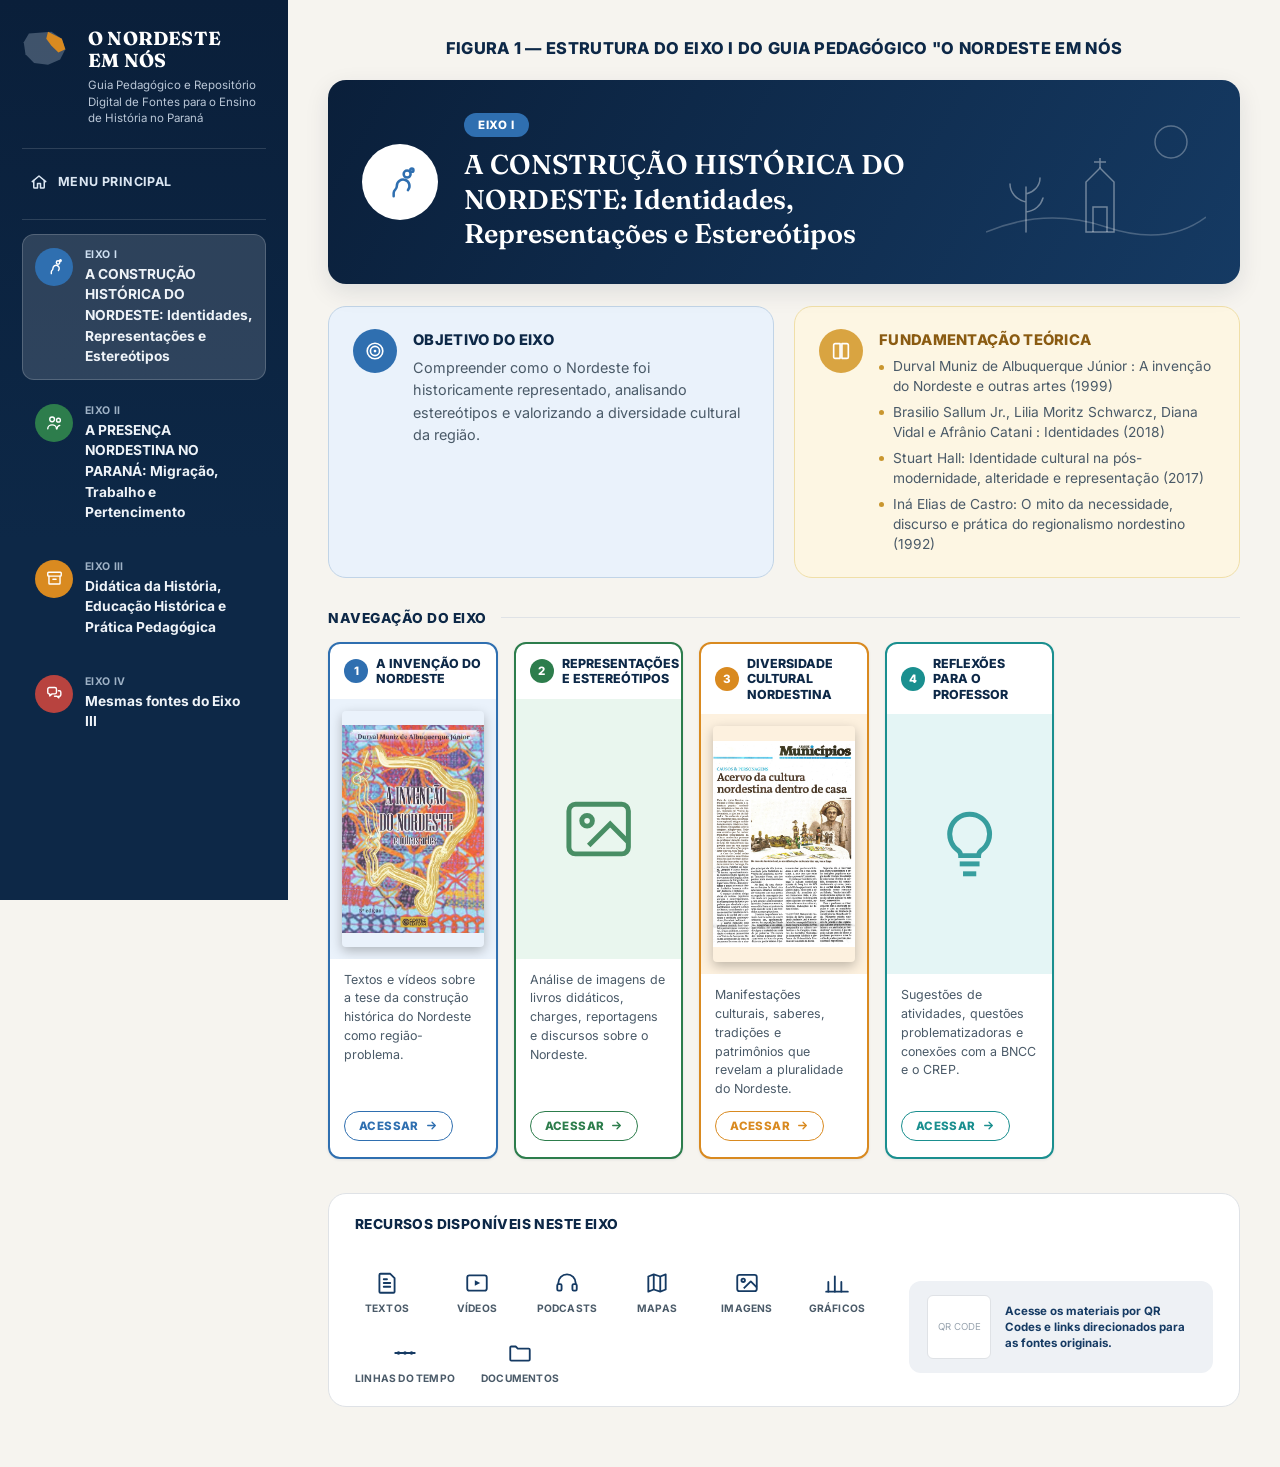
==== commit 61678c77: "sdf" ====
--- a/eixo1.html
+++ b/eixo1.html
@@ -143,7 +143,7 @@
           <h4>DIVERSIDADE CULTURAL NORDESTINA</h4>
         </div>
         <div class="nav-card-media" style="background:var(--eixo3-bg);">
-          <svg viewBox="0 0 24 24" fill="none" stroke="currentColor" stroke-width="1.5" style="color:var(--eixo3);"><circle cx="9" cy="8" r="3"/><path d="M3.5 20c0-3 2.5-5 5.5-5s5.5 2 5.5 5"/><circle cx="17" cy="9" r="2.4"/><path d="M15 20c.2-2.2 1.7-3.8 3.6-4.3"/></svg>
+           <img src="imagens/diversidade_cultural_nordestina.jpeg" alt="Capa do livro A Invenção do Nordeste" loading="lazy">
         </div>
         <div class="nav-card-body">
           <p>Manifestações culturais, saberes, tradições e patrimônios que revelam a pluralidade do Nordeste.</p>
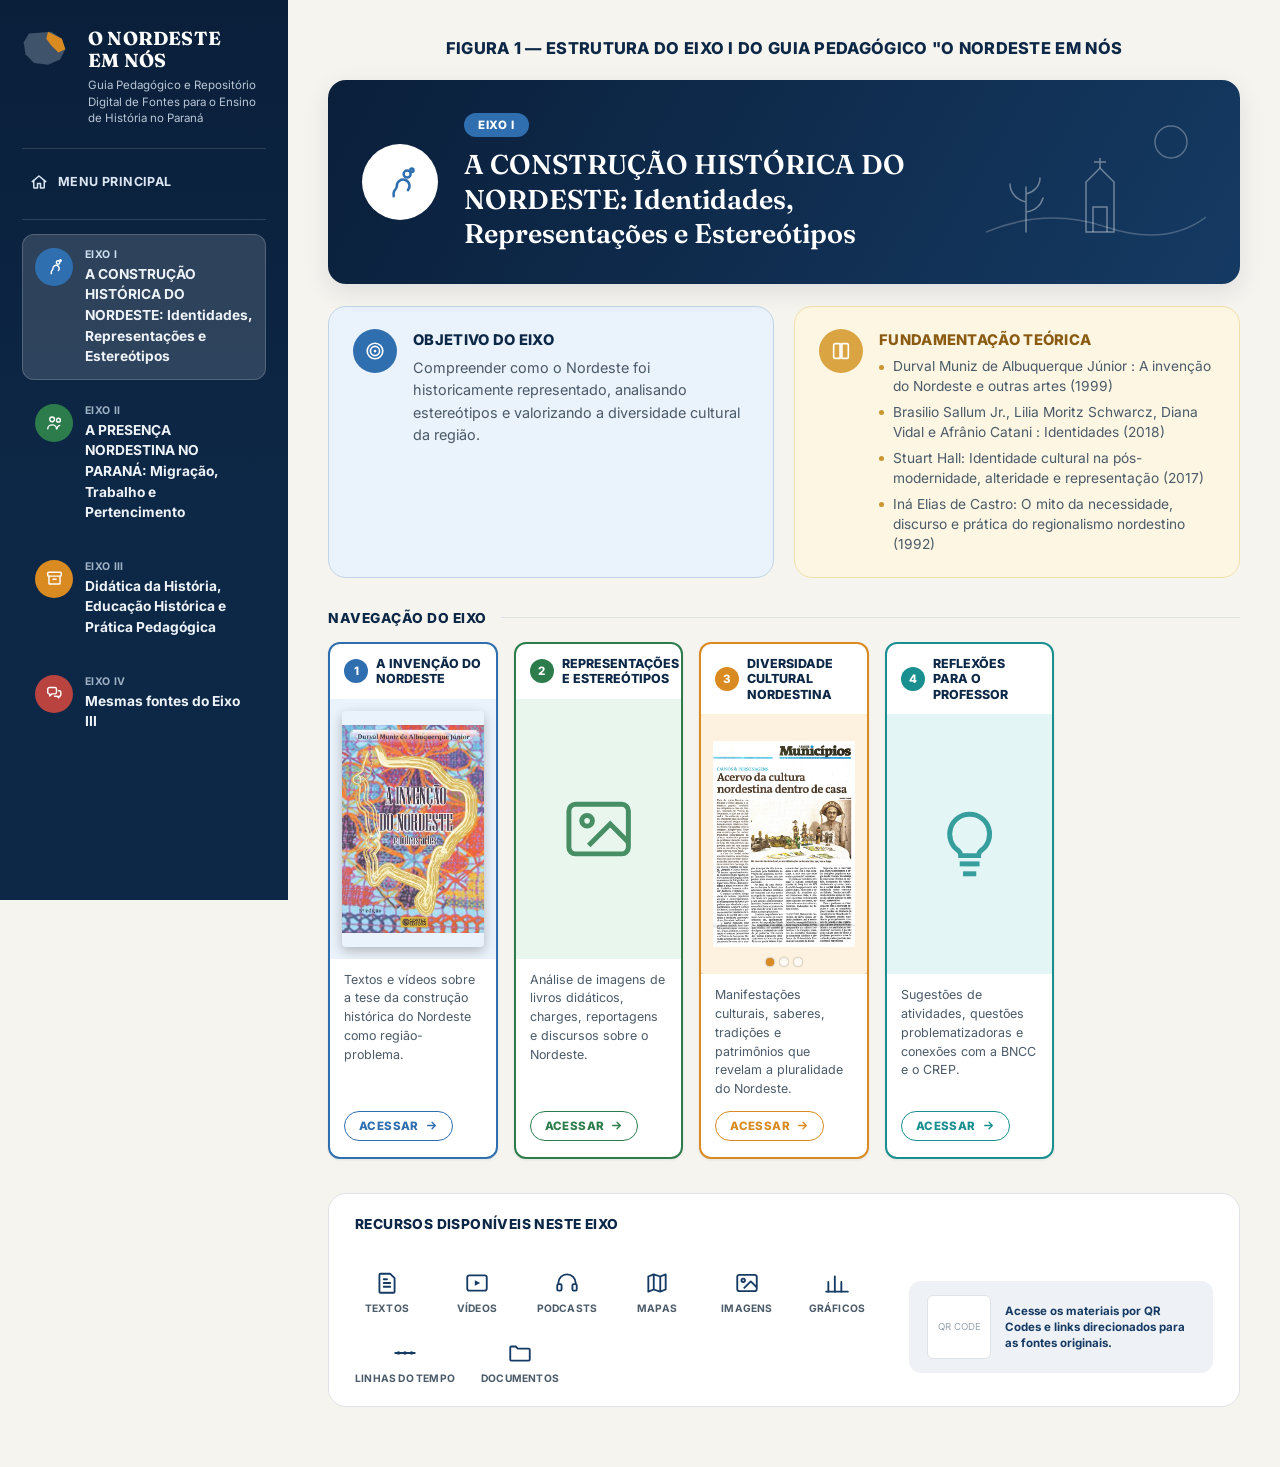
==== commit d7fa93e8: "jlkj" ====
--- a/eixo1.html
+++ b/eixo1.html
@@ -10,6 +10,10 @@
 <link rel="stylesheet" href="styles.css">
 <style>:root{--axis-color:var(--eixo1);--axis-bg:var(--eixo1-bg);}</style>
 </head>
+<dialog id="lightbox" aria-label="Imagem ampliada">
+  <button class="lb-close" type="button" aria-label="Fechar">&times;</button>
+  <img id="lightbox-img" src="" alt="">
+</dialog>
 <body>
 
 <button class="sidebar-toggle" aria-label="Abrir menu de navegação" aria-expanded="false">
@@ -142,9 +146,13 @@
           <span class="nav-card-num" style="background:var(--eixo3);">3</span>
           <h4>DIVERSIDADE CULTURAL NORDESTINA</h4>
         </div>
-        <div class="nav-card-media" style="background:var(--eixo3-bg);">
-           <img src="imagens/diversidade_cultural_nordestina.jpeg" alt="Capa do livro A Invenção do Nordeste" loading="lazy">
-        </div>
+        <div class="nav-card-media slideshow"  aria-roledescription="carrossel" aria-label="Imagens sobre a diversidade cultural do Nordeste">
+          <img class="slide is-active" src="imagens/diversidade_cultural_nordestina.jpeg" alt="Capa do livro A Invenção do Nordeste e outras artes">
+          <img class="slide" src="imagens/diversidade_cultural_nordestina1.jpeg" alt="Descreva a segunda imagem" loading="lazy">
+          <img class="slide" src="imagens/diversidade_cultural_nordestina2.jpeg" alt="Descreva a terceira imagem" loading="lazy">
+
+  <div class="slide-dots" aria-hidden="true"></div>
+</div>
         <div class="nav-card-body">
           <p>Manifestações culturais, saberes, tradições e patrimônios que revelam a pluralidade do Nordeste.</p>
           <a class="btn-acessar" href="https://www.youtube.com/watch?v=1WIWe0EsCIk&t=188s" style="border-color:var(--eixo3);color:var(--eixo3);">ACESSAR <svg viewBox="0 0 24 24" fill="none" stroke="currentColor" stroke-width="2.4" stroke-linecap="round" stroke-linejoin="round"><path d="M5 12h13"/><path d="M13 6l6 6-6 6"/></svg></a>
--- a/styles.css
+++ b/styles.css
@@ -594,6 +594,60 @@
 .home-card[data-axis="3"]{border-top:4px solid var(--eixo3);}
 .home-card[data-axis="4"]{border-top:4px solid var(--eixo4);}
 
+.slideshow {
+  position: relative;
+  height: 260px;               /* ajuste ao seu layout */
+  overflow: hidden;
+  background: var(--card-bg);
+}
+
+.slideshow .slide {
+  position: absolute;
+  inset: 0;
+  width: 100%;
+  height: 100%;
+  object-fit: contain;         /* use "cover" se quiser preencher cortando as bordas */
+  padding: 12px;
+  box-sizing: border-box;
+  opacity: 0;
+  transition: opacity .8s ease;
+}
+
+.slideshow .slide.is-active {
+  opacity: 1;
+}
+
+.slideshow .slide {
+  cursor: zoom-in;
+}
+
+.slide-dots {
+  position: absolute;
+  bottom: 8px;
+  left: 0;
+  right: 0;
+  display: flex;
+  justify-content: center;
+  gap: 6px;
+}
+
+.slide-dots span {
+  width: 8px;
+  height: 8px;
+  border-radius: 50%;
+  background: rgba(255, 255, 255, .6);
+  box-shadow: 0 0 2px rgba(0, 0, 0, .5);
+  cursor: pointer;
+}
+
+.slide-dots span.is-active {
+  background: var(--card-color);
+}
+
+@media (prefers-reduced-motion: reduce) {
+  .slideshow .slide { transition: none; }
+}
+
 /* =========================================================
    RESPONSIVE
    ========================================================= */
@@ -624,3 +678,33 @@
 @media (prefers-reduced-motion:reduce){
   *{transition:none!important; scroll-behavior:auto!important;}
 }
+
+/* =========================================================
+   LIGHTBOX (zoom das imagens do carrossel)
+   ========================================================= */
+#lightbox{
+  border:none;
+  padding:0;
+  background:transparent;
+  max-width:95vw;
+  max-height:95vh;
+  overflow:visible;
+}
+#lightbox::backdrop{background:rgba(0,0,0,.85);}
+#lightbox img{
+  display:block;
+  max-width:95vw;
+  max-height:88vh;
+  object-fit:contain;
+  border-radius:4px;
+}
+.lb-close{
+  position:absolute;
+  top:-40px;
+  right:0;
+  background:none;
+  border:none;
+  color:#fff;
+  font-size:2.2rem;
+  line-height:1;
+}
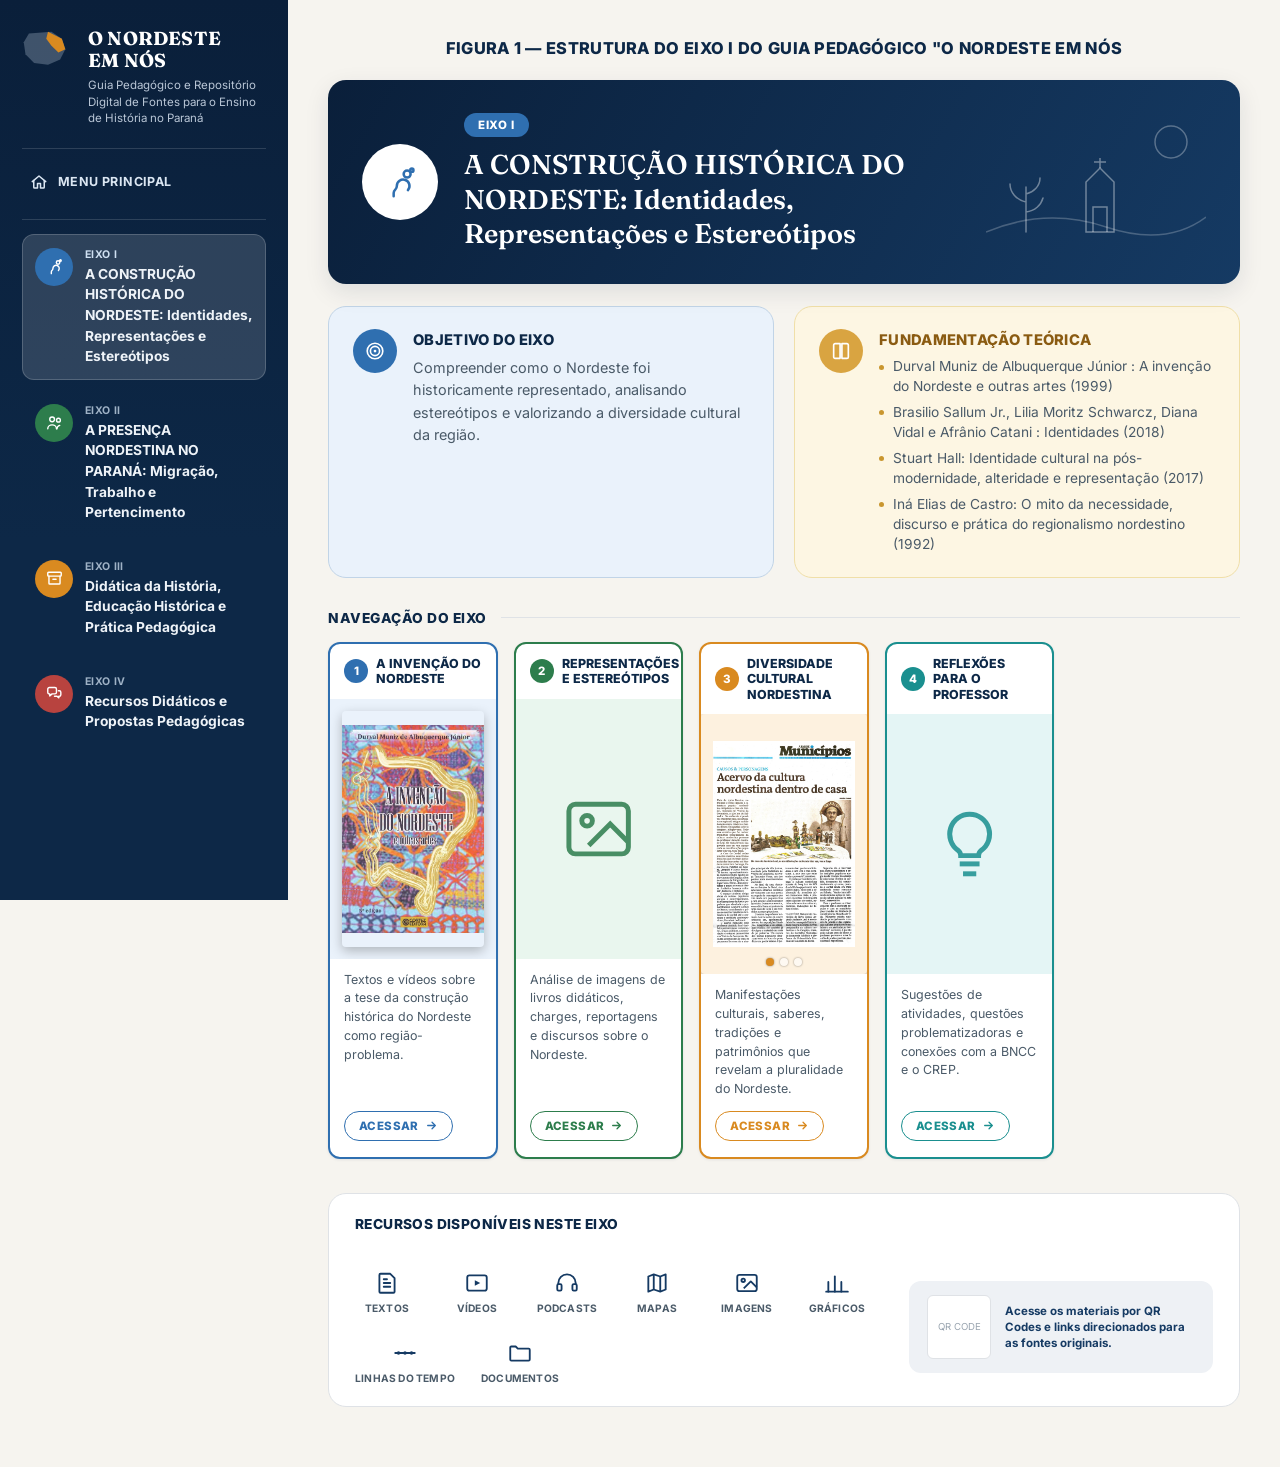
==== commit 341a3c0d: "ggjh" ====
--- a/eixo1.html
+++ b/eixo1.html
@@ -56,7 +56,7 @@
       </a>
       <a class="axis-link" data-axis="4" href="eixo4.html">
         <span class="axis-icon"><svg viewBox="0 0 24 24" fill="none" stroke="currentColor" stroke-width="1.8" stroke-linecap="round" stroke-linejoin="round"><path d="M3.5 6.5A2 2 0 0 1 5.5 4.5h7A2 2 0 0 1 14.5 6.5v4A2 2 0 0 1 12.5 12.5H9l-3 2.5v-2.5h-.5A2 2 0 0 1 3.5 10.5z"/><path d="M17 8.5h1a2 2 0 0 1 2 2v3a2 2 0 0 1-2 2h-.5v2l-2.3-2H12"/></svg></span>
-        <span><span class="axis-label">EIXO IV</span><span class="axis-title">Mesmas fontes do Eixo III</span></span>
+        <span><span class="axis-label">EIXO IV</span><span class="axis-title">Recursos Didáticos e Propostas Pedagógicas</span></span>
       </a>
     </nav>
   </aside>
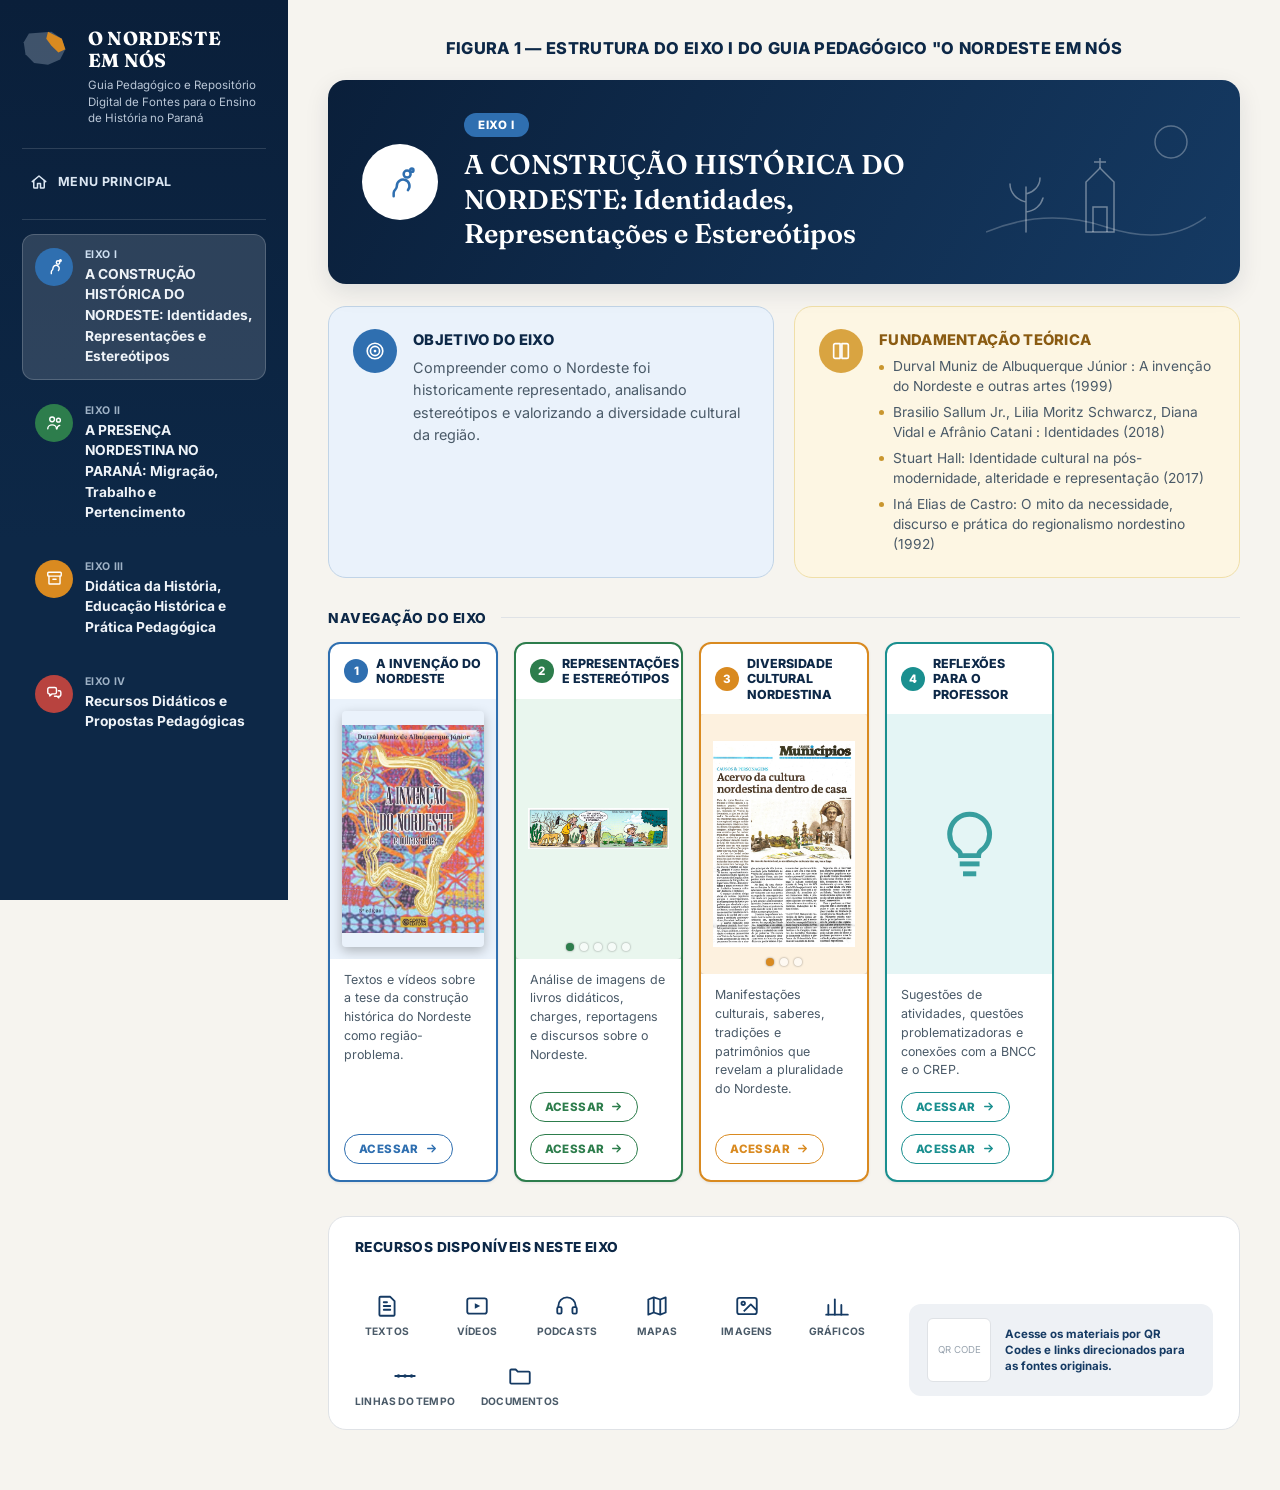
==== commit 375ca2ff: "dsf" ====
--- a/eixo1.html
+++ b/eixo1.html
@@ -132,12 +132,19 @@
           <span class="nav-card-num" style="background:var(--eixo2);">2</span>
           <h4>REPRESENTAÇÕES E ESTEREÓTIPOS</h4>
         </div>
-        <div class="nav-card-media" style="background:var(--eixo2-bg);">
-          <svg viewBox="0 0 24 24" fill="none" stroke="currentColor" stroke-width="1.5" style="color:var(--eixo2);"><rect x="3" y="4.5" width="18" height="15" rx="2"/><circle cx="8.5" cy="9.5" r="1.6"/><path d="M21 16l-5.5-5.5L9 17"/></svg>
-        </div>
+        <div class="nav-card-media slideshow"  aria-roledescription="carrossel" aria-label="Imagens sobre a diversidade cultural do Nordeste">
+          <img class="slide is-active" src="imagens/charge01.jpeg" alt="Capa do livro A Invenção do Nordeste e outras artes">
+          <img class="slide" src="imagens/charge02.jpeg" alt="Descreva a segunda imagem" loading="lazy">
+          <img class="slide" src="imagens/charge03.jpeg" alt="Descreva a terceira imagem" loading="lazy">
+          <img class="slide" src="imagens/charge04.jpeg" alt="Descreva a terceira imagem" loading="lazy">
+          <img class="slide" src="imagens/charge05.jpeg" alt="Descreva a terceira imagem" loading="lazy">
+
+  <div class="slide-dots" aria-hidden="true"></div>
+</div>
         <div class="nav-card-body">
           <p>Análise de imagens de livros didáticos, charges, reportagens e discursos sobre o Nordeste.</p>
           <a class="btn-acessar" href="O_Nordeste_em_Nos_Glossario_ILUSTRADO.pdf" style="border-color:var(--eixo2);color:var(--eixo2);">ACESSAR <svg viewBox="0 0 24 24" fill="none" stroke="currentColor" stroke-width="2.4" stroke-linecap="round" stroke-linejoin="round"><path d="M5 12h13"/><path d="M13 6l6 6-6 6"/></svg></a>
+          <a class="btn-acessar" href="https://jornal.usp.br/atualidades/nordeste-um-estado-cercado-por-preconceitos-e-estereotipos/" style="border-color:var(--eixo2);color:var(--eixo2);">ACESSAR <svg viewBox="0 0 24 24" fill="none" stroke="currentColor" stroke-width="2.4" stroke-linecap="round" stroke-linejoin="round"><path d="M5 12h13"/><path d="M13 6l6 6-6 6"/></svg></a>
         </div>
       </article>
 
@@ -170,6 +177,7 @@
         <div class="nav-card-body">
           <p>Sugestões de atividades, questões problematizadoras e conexões com a BNCC e o CREP.</p>
           <a class="btn-acessar" href="Atividade_Leitura_Imagem_BNCC_Nordeste_no_Parana.pdf" style="border-color:#1a8f8f;color:#1a8f8f;">ACESSAR <svg viewBox="0 0 24 24" fill="none" stroke="currentColor" stroke-width="2.4" stroke-linecap="round" stroke-linejoin="round"><path d="M5 12h13"/><path d="M13 6l6 6-6 6"/></svg></a>
+          <a class="btn-acessar" href="atividade_charges_nordeste_bncc.pdf" style="border-color:#1a8f8f;color:#1a8f8f;">ACESSAR <svg viewBox="0 0 24 24" fill="none" stroke="currentColor" stroke-width="2.4" stroke-linecap="round" stroke-linejoin="round"><path d="M5 12h13"/><path d="M13 6l6 6-6 6"/></svg></a>
         </div>
       </article>
     </div>
--- a/styles.css
+++ b/styles.css
@@ -527,24 +527,55 @@
    HOME / MENU PRINCIPAL PAGE
    ========================================================= */
 .home-hero{
+  position:relative;
   border-radius:var(--radius-lg);
-  background:linear-gradient(120deg,var(--navy-950), var(--navy-800));
   color:#fff;
-  padding:48px 40px;
+  padding:72px 40px;
+  min-height:380px;
+  display:flex;
+  flex-direction:column;
+  justify-content:center;
   text-align:center;
   margin-bottom:8px;
+  overflow:hidden;
+  box-shadow:var(--shadow-md);
+
+  /* camada azul-marinho por cima da imagem, na paleta do guia */
+  background-image:
+    linear-gradient(120deg, rgba(10,31,58,.88) 0%, rgba(13,40,71,.72) 50%, rgba(21,58,99,.55) 100%),
+    url("imagens/o-nordeste-em-nos.jpg.jpeg");
+  background-size:cover;
+  background-position:center;
+  background-repeat:no-repeat;
 }
 .home-hero .eyebrow{
   font-size:.78rem;
   font-weight:800;
   letter-spacing:2px;
-  color:#9fc3ea;
+  color:#ffd9a0;
   margin-bottom:12px;
 }
 .home-hero h2{
   font-family:var(--font-display);
   font-size:2.3rem;
   margin:0 0 14px;
+  text-shadow:0 2px 10px rgba(0,0,0,.45);
+}
+.home-hero p{
+  max-width:620px;
+  margin:0 auto;
+  color:#f1f5fa;
+  font-size:.98rem;
+  line-height:1.6;
+  text-shadow:0 1px 6px rgba(0,0,0,.5);
+}
+
+@media (max-width:640px){
+  .home-hero{
+    padding:48px 22px;
+    min-height:320px;
+  }
+  .home-hero h2{font-size:1.8rem;}
 }
 .home-hero p{
   max-width:620px;
